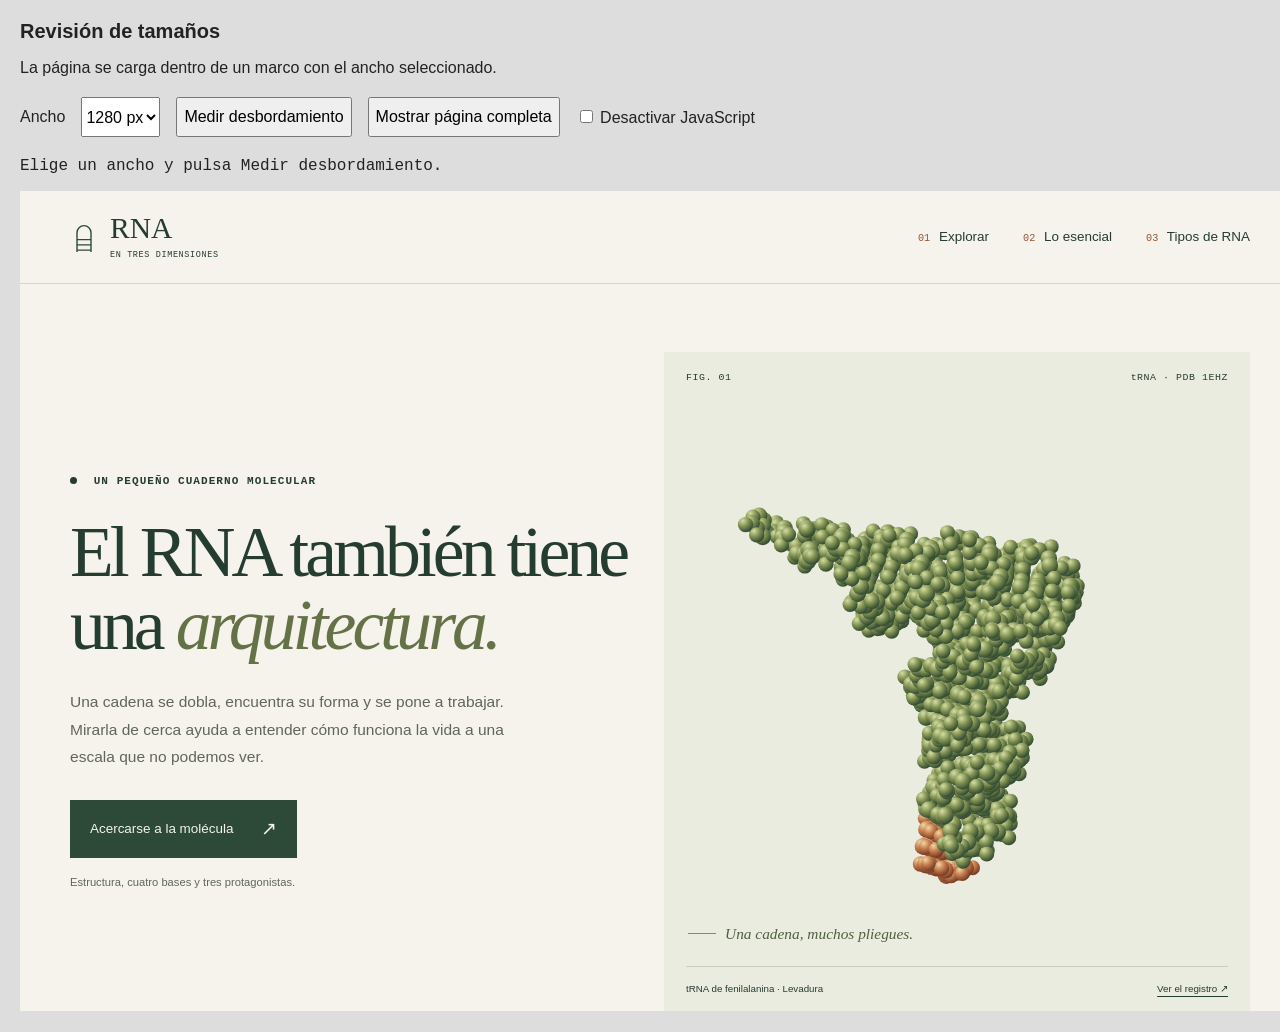
==== tools/preview.html @ 8b28977c "end" ====
<!DOCTYPE html>
<html lang="es">
  <head>
    <meta charset="UTF-8" />
    <meta name="viewport" content="width=device-width, initial-scale=1.0" />
    <meta name="robots" content="noindex" />
    <title>Revisión de tamaños — RNA en 3D</title>
    <style>
      body { margin: 20px; background: #ddd; color: #222; font: 16px Arial, sans-serif; }
      h1 { font-size: 20px; }
      .controls { display: flex; flex-wrap: wrap; gap: 16px; align-items: center; margin: 20px 0; }
      button, select { min-height: 40px; font: inherit; }
      iframe { display: block; height: 820px; border: 0; background: #fff; }
      pre { white-space: pre-wrap; }
    </style>
  </head>
  <body>
    <h1>Revisión de tamaños</h1>
    <p>La página se carga dentro de un marco con el ancho seleccionado.</p>
    <div class="controls">
      <label for="width">Ancho</label>
      <select id="width">
        <option value="375">375 px</option>
        <option value="768">768 px</option>
        <option value="1280" selected>1280 px</option>
      </select>
      <button id="measure" type="button">Medir desbordamiento</button>
      <button id="full-height" type="button">Mostrar página completa</button>
      <label><input id="no-js" type="checkbox" /> Desactivar JavaScript</label>
    </div>
    <pre id="result" role="status">Elige un ancho y pulsa Medir desbordamiento.</pre>
    <iframe id="preview" title="Página de RNA" src="../index.html" width="1280"></iframe>
    <script>
      const frame = document.querySelector('#preview');
      const result = document.querySelector('#result');
      document.querySelector('#width').addEventListener('change', (event) => {
        frame.width = event.target.value;
        frame.style.height = '820px';
        result.textContent = 'Ancho cambiado. Vuelve a medir.';
      });
      document.querySelector('#measure').addEventListener('click', () => {
        try {
          const root = frame.contentDocument.documentElement;
          result.textContent = JSON.stringify({
            viewport: root.clientWidth,
            contenido: root.scrollWidth,
            desbordamiento: root.scrollWidth > root.clientWidth
          }, null, 2);
        } catch {
          result.textContent = 'Abre esta herramienta mediante un servidor o en Netlify para medir.';
        }
      });
      document.querySelector('#full-height').addEventListener('click', () => {
        try {
          frame.style.height = frame.contentDocument.documentElement.scrollHeight + 'px';
        } catch {
          result.textContent = 'Abre esta herramienta mediante un servidor o en Netlify.';
        }
      });
      document.querySelector('#no-js').addEventListener('change', (event) => {
        if (event.target.checked) frame.setAttribute('sandbox', 'allow-same-origin');
        else frame.removeAttribute('sandbox');
        frame.src = '../index.html?preview=' + (event.target.checked ? 'sin-js' : 'con-js');
      });
    </script>
  </body>
</html>
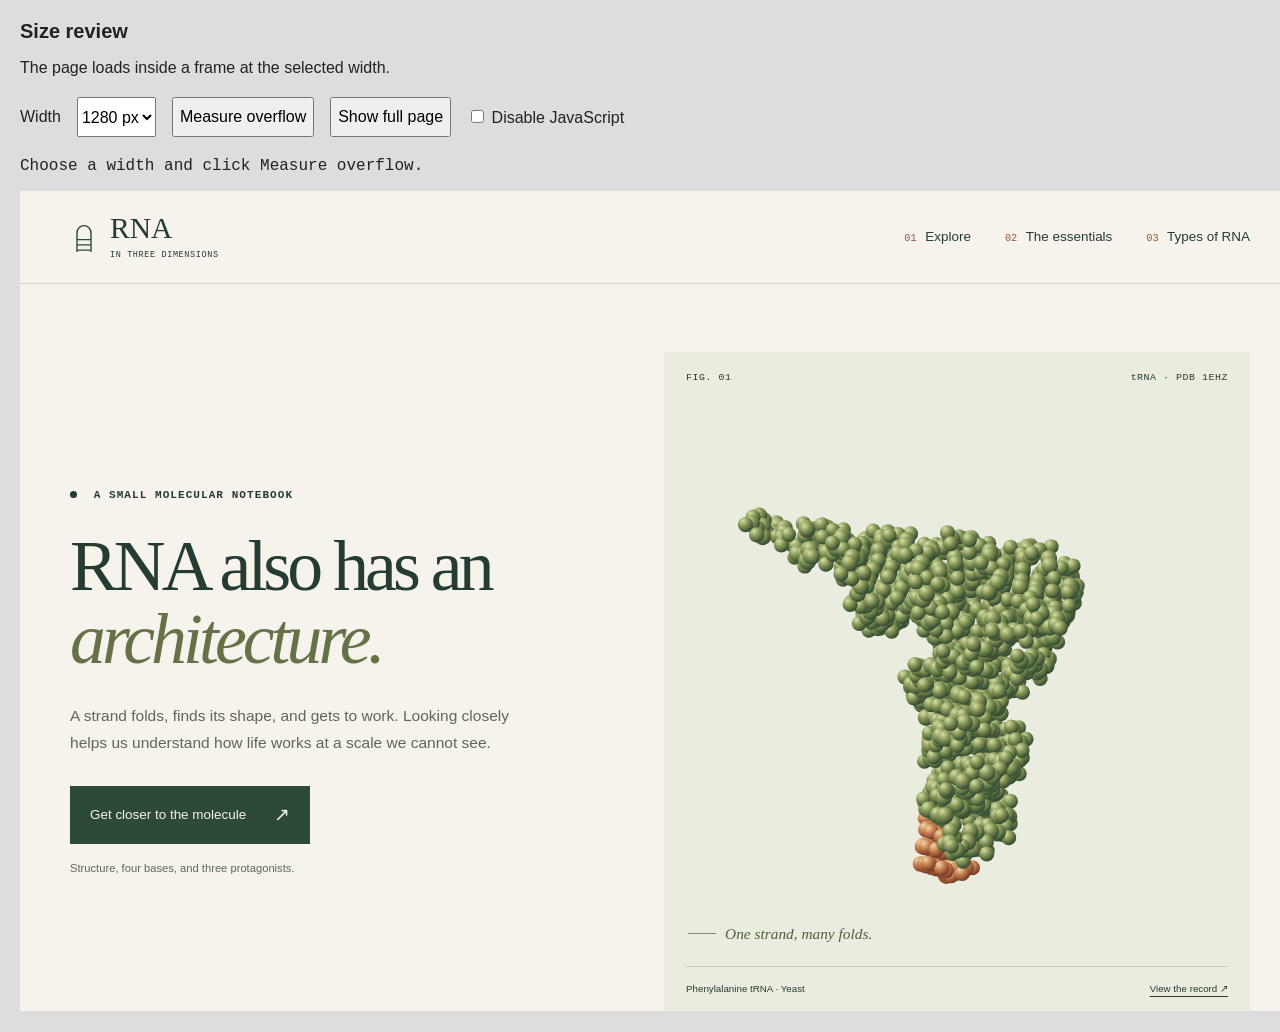
==== commit d11f3b58: "AI Translate" ====
--- a/tools/preview.html
+++ b/tools/preview.html
@@ -1,10 +1,10 @@
 <!DOCTYPE html>
-<html lang="es">
+<html lang="en">
   <head>
     <meta charset="UTF-8" />
     <meta name="viewport" content="width=device-width, initial-scale=1.0" />
     <meta name="robots" content="noindex" />
-    <title>Revisión de tamaños — RNA en 3D</title>
+    <title>Size review — RNA in 3D</title>
     <style>
       body { margin: 20px; background: #ddd; color: #222; font: 16px Arial, sans-serif; }
       h1 { font-size: 20px; }
@@ -15,46 +15,46 @@
     </style>
   </head>
   <body>
-    <h1>Revisión de tamaños</h1>
-    <p>La página se carga dentro de un marco con el ancho seleccionado.</p>
+    <h1>Size review</h1>
+    <p>The page loads inside a frame at the selected width.</p>
     <div class="controls">
-      <label for="width">Ancho</label>
+      <label for="width">Width</label>
       <select id="width">
         <option value="375">375 px</option>
         <option value="768">768 px</option>
         <option value="1280" selected>1280 px</option>
       </select>
-      <button id="measure" type="button">Medir desbordamiento</button>
-      <button id="full-height" type="button">Mostrar página completa</button>
-      <label><input id="no-js" type="checkbox" /> Desactivar JavaScript</label>
+      <button id="measure" type="button">Measure overflow</button>
+      <button id="full-height" type="button">Show full page</button>
+      <label><input id="no-js" type="checkbox" /> Disable JavaScript</label>
     </div>
-    <pre id="result" role="status">Elige un ancho y pulsa Medir desbordamiento.</pre>
-    <iframe id="preview" title="Página de RNA" src="../index.html" width="1280"></iframe>
+    <pre id="result" role="status">Choose a width and click Measure overflow.</pre>
+    <iframe id="preview" title="RNA page" src="../index.html" width="1280"></iframe>
     <script>
       const frame = document.querySelector('#preview');
       const result = document.querySelector('#result');
       document.querySelector('#width').addEventListener('change', (event) => {
         frame.width = event.target.value;
         frame.style.height = '820px';
-        result.textContent = 'Ancho cambiado. Vuelve a medir.';
+        result.textContent = 'Width changed. Measure again.';
       });
       document.querySelector('#measure').addEventListener('click', () => {
         try {
           const root = frame.contentDocument.documentElement;
           result.textContent = JSON.stringify({
             viewport: root.clientWidth,
-            contenido: root.scrollWidth,
-            desbordamiento: root.scrollWidth > root.clientWidth
+            content: root.scrollWidth,
+            overflow: root.scrollWidth > root.clientWidth
           }, null, 2);
         } catch {
-          result.textContent = 'Abre esta herramienta mediante un servidor o en Netlify para medir.';
+          result.textContent = 'Open this tool through a server or on Netlify to measure it.';
         }
       });
       document.querySelector('#full-height').addEventListener('click', () => {
         try {
           frame.style.height = frame.contentDocument.documentElement.scrollHeight + 'px';
         } catch {
-          result.textContent = 'Abre esta herramienta mediante un servidor o en Netlify.';
+          result.textContent = 'Open this tool through a server or on Netlify.';
         }
       });
       document.querySelector('#no-js').addEventListener('change', (event) => {
